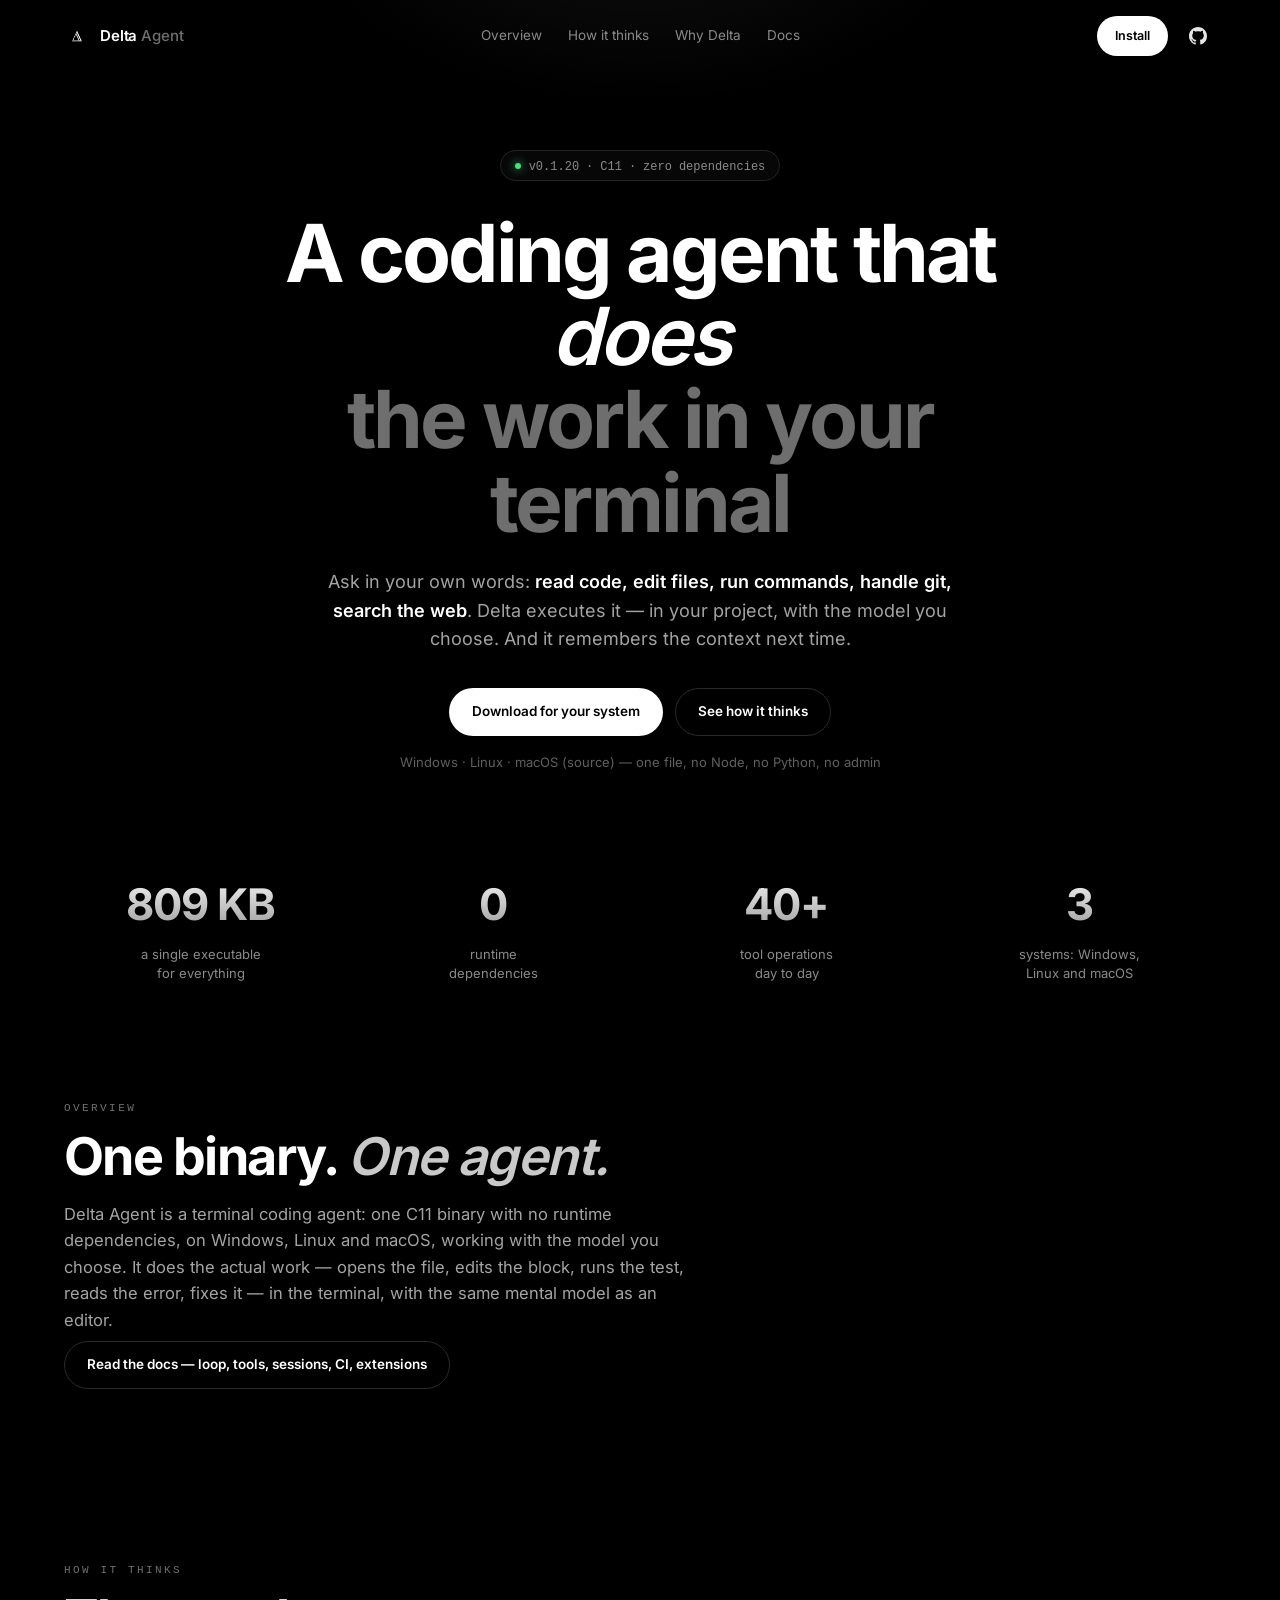
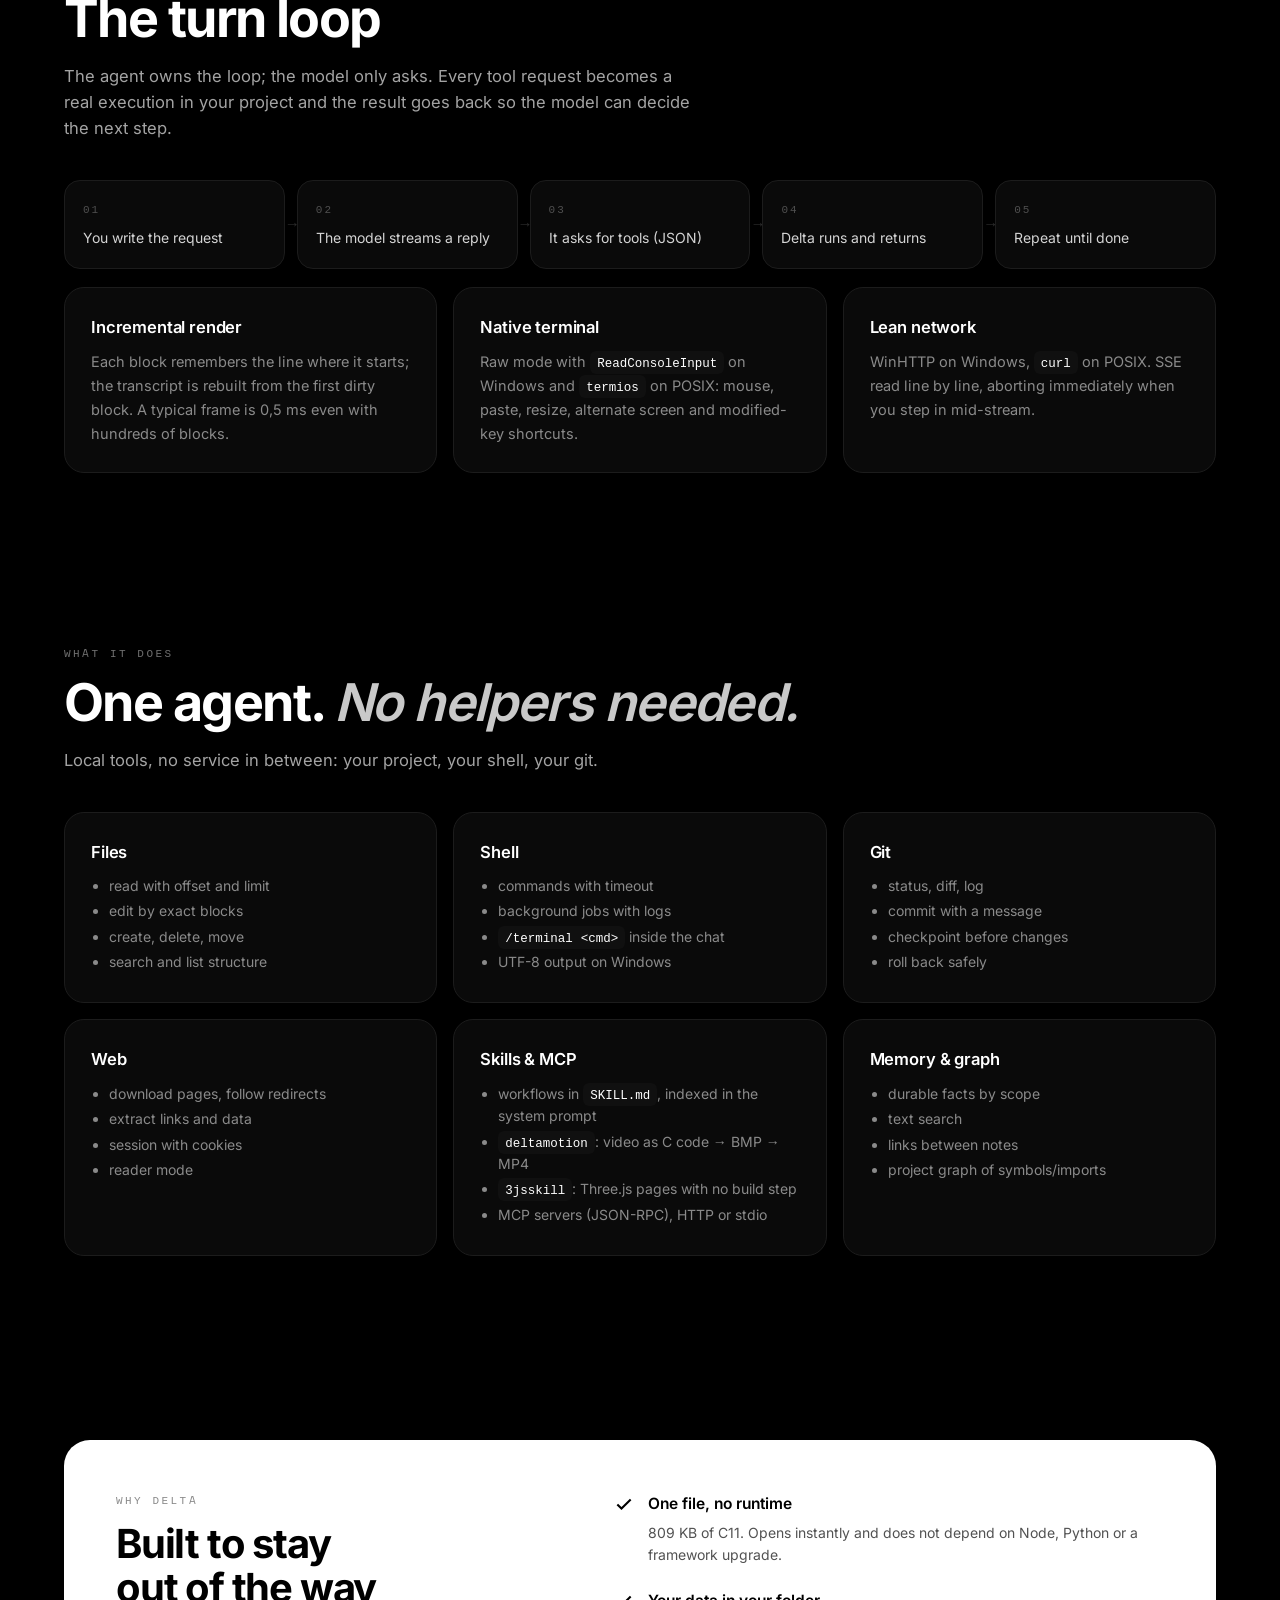
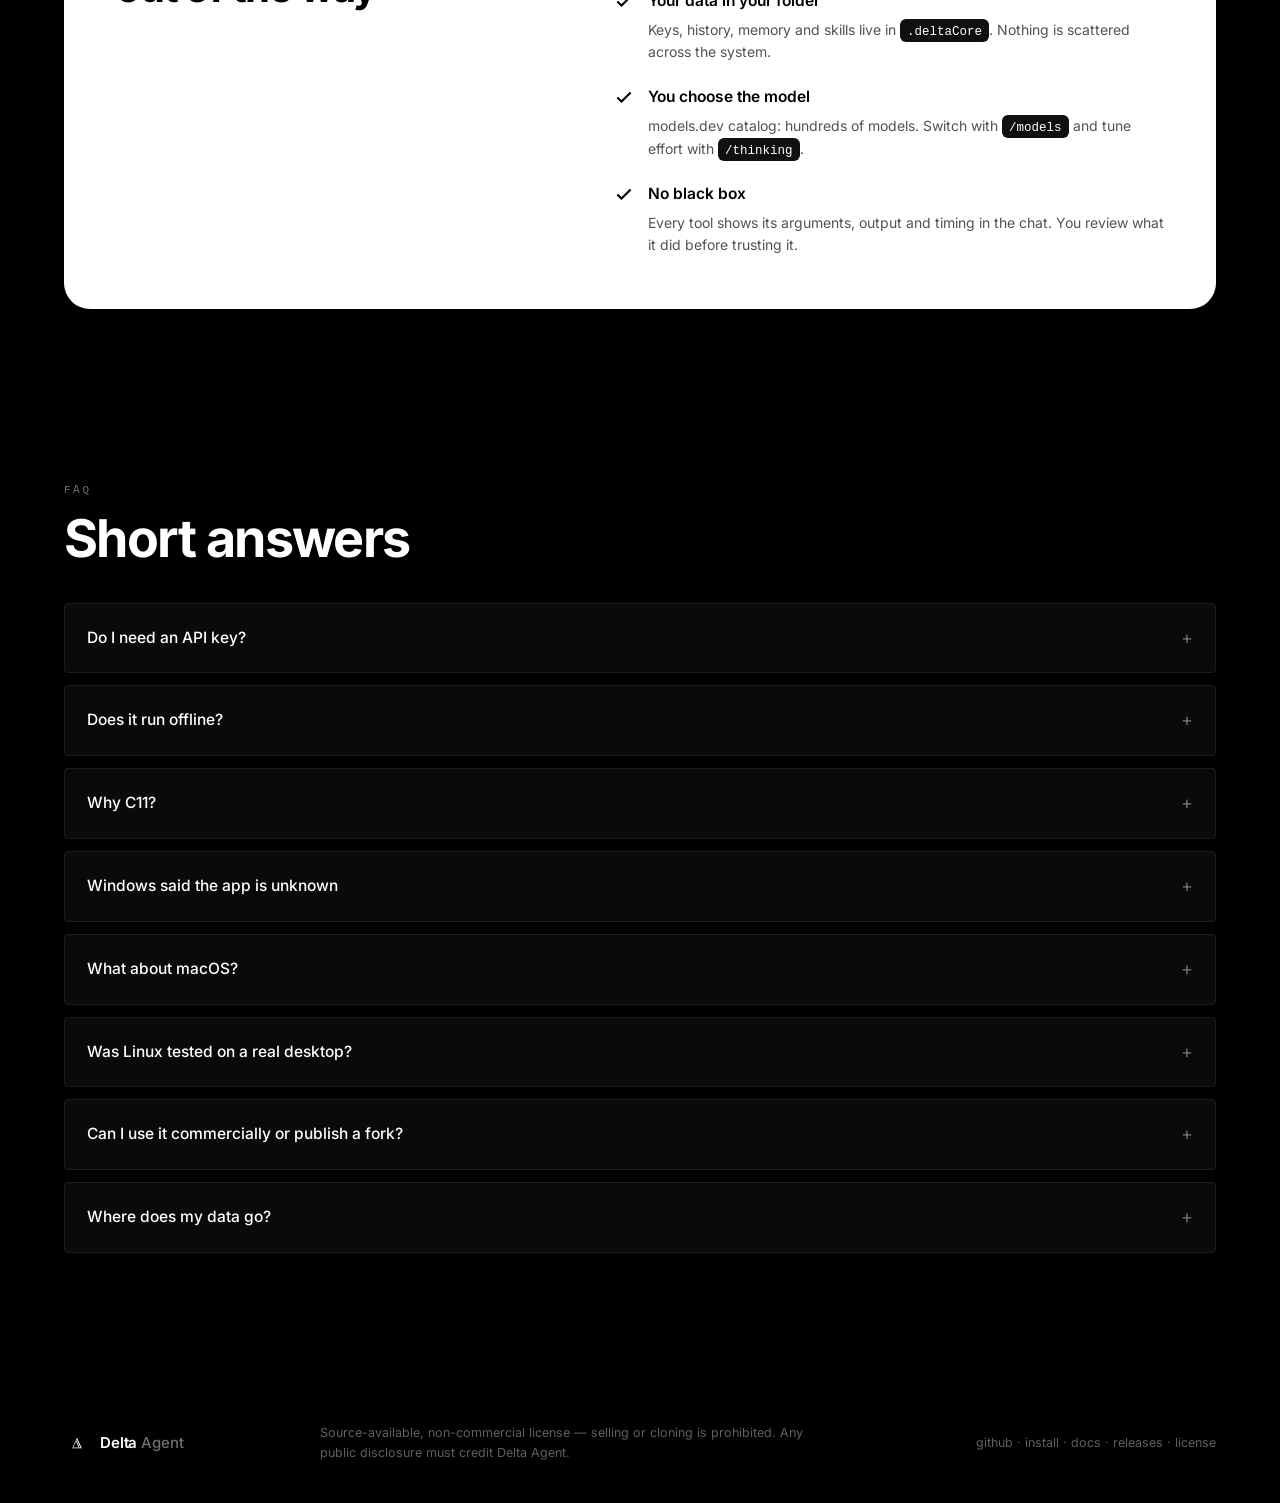
==== docs/index.html @ 2316a418 "site: desliga selecao de texto em todo o site (copiar continua pelo botao dos blocos)" ====
<!doctype html>
<html lang="en">
<head>
<meta charset="utf-8">
<meta name="viewport" content="width=device-width,initial-scale=1">

<title>Delta Agent</title>
<meta name="description" content="Delta Agent is an open, single-binary coding agent for the terminal (C11, zero dependencies): reads and edits files, runs commands, handles git, searches the web, keeps memory and speaks MCP. Windows, Linux and macOS, with the model you choose.">
<meta name="keywords" content="terminal coding agent, AI coding agent, CLI coding assistant, C11, zero dependencies, agent harness, MCP, Windows, Linux, macOS">
<meta name="author" content="Delta Agent">
<meta name="robots" content="index, follow, max-image-preview:large, max-snippet:-1">
<link rel="canonical" href="https://descz.github.io/delta/">
<meta name="theme-color" content="#000000">
<meta name="google-site-verification" content="8d160KNl012kOgTECGtwcmH0bzQ5kiH3iJ4RZJXwzhA">

<!-- Open Graph / Twitter -->
<meta property="og:type" content="website">
<meta property="og:site_name" content="Delta Agent">
<meta property="og:title" content="Delta Agent">
<meta property="og:description" content="A coding agent that does the work in your terminal: files, shell, git, web, memory and MCP. One C11 binary, zero dependencies, Windows/Linux/macOS.">
<meta property="og:url" content="https://descz.github.io/delta/">
<meta property="og:image" content="https://descz.github.io/delta/logo-512.png">
<meta property="og:image:alt" content="Delta Agent — white triangle mark on a black rounded square">
<meta property="og:locale" content="en_US">
<meta name="twitter:card" content="summary">
<meta name="twitter:title" content="Delta Agent">
<meta name="twitter:description" content="A coding agent that does the work in your terminal. One C11 binary, zero dependencies.">
<meta name="twitter:image" content="https://descz.github.io/delta/logo-512.png">

<link rel="icon" href="icon-96.png" type="image/png" sizes="96x96">
<link rel="apple-touch-icon" href="apple-touch-icon.png" sizes="180x180">
<link rel="preload" href="fonts/inter.woff2" as="font" type="font/woff2" crossorigin>
<link rel="preload" href="fonts/spacemono.woff2" as="font" type="font/woff2" crossorigin>

<script type="application/ld+json">
{
  "@context": "https://schema.org",
  "@graph": [
    {
      "@type": "WebSite",
      "@id": "https://descz.github.io/delta/#website",
      "url": "https://descz.github.io/delta/",
      "name": "Delta Agent",
      "inLanguage": "en",
      "publisher": { "@id": "https://descz.github.io/delta/#app" }
    },
    {
      "@type": "SoftwareApplication",
      "@id": "https://descz.github.io/delta/#app",
      "name": "Delta Agent",
      "applicationCategory": "DeveloperApplication",
      "applicationSubCategory": "Coding agent for the terminal",
      "operatingSystem": "Windows 10, Windows 11, Linux, macOS",
      "url": "https://descz.github.io/delta/",
      "downloadUrl": "https://github.com/descz/delta/releases/latest",
      "codeRepository": "https://github.com/descz/delta",
      "license": "https://github.com/descz/delta/blob/main/LICENSE",
      "description": "Terminal coding agent written in C11 with zero runtime dependencies: reads and edits files, runs commands, handles git, searches the web, keeps memory, and speaks MCP. Windows, Linux and macOS.",
      "image": "https://descz.github.io/delta/logo-512.png",
      "offers": { "@type": "Offer", "price": "0", "priceCurrency": "USD" }
    }
  ]
}
</script>


<link rel="stylesheet" href="site.css?v=20261109o">
</head>
<body>

<header class="navbar" id="navbar">
  <div class="nav-inner">
    <a href="#top" class="brand" aria-label="Delta Agent">
      <img class="brand-mark" src="icon-96.png" alt="" width="26" height="26" decoding="async">
      <span class="brand-name">Delta <span class="brand-dim">Agent</span></span>
    </a>
    <nav class="nav-links">
      <a href="#overview">Overview</a>
      <a href="#loop">How it thinks</a>
      <a href="#why">Why Delta</a>
      <a href="docs/">Docs</a>
    </nav>
    <div class="nav-right">
      <a href="install/" class="btn btn-white btn-sm">Install</a>
      <a class="gh" href="https://github.com/descz/delta" aria-label="Delta Agent on GitHub" title="GitHub">
        <svg viewBox="0 0 16 16" aria-hidden="true" focusable="false"><path d="M8 0C3.58 0 0 3.58 0 8c0 3.54 2.29 6.53 5.47 7.59.4.07.55-.17.55-.38 0-.19-.01-.82-.01-1.49-2.01.37-2.53-.49-2.69-.94-.09-.23-.48-.94-.82-1.13-.28-.15-.68-.52-.01-.53.63-.01 1.08.58 1.23.82.72 1.21 1.87.87 2.33.66.07-.52.28-.87.51-1.07-1.78-.2-3.64-.89-3.64-3.95 0-.87.31-1.59.82-2.15-.08-.2-.36-1.02.08-2.12 0 0 .67-.21 2.2.82.64-.18 1.32-.27 2-.27.68 0 1.36.09 2 .27 1.53-1.04 2.2-.82 2.2-.82.44 1.1.16 1.92.08 2.12.51.56.82 1.27.82 2.15 0 3.07-1.87 3.75-3.65 3.95.29.25.54.73.54 1.48 0 1.07-.01 1.93-.01 2.2 0 .21.15.46.55.38A8.013 8.013 0 0 0 16 8c0-4.42-3.58-8-8-8Z"/></svg>
      </a>
      <button class="nav-toggle" id="navToggle" aria-label="Open menu"><span></span><span></span><span></span></button>
    </div>
  </div>
  <div class="nav-mobile" id="navMobile">
    <a href="#overview">Overview</a>
    <a href="#loop">How it thinks</a>
    <a href="#why">Why Delta</a>
    <a href="docs/">Docs</a>
    <a href="https://github.com/descz/delta">GitHub</a>
  </div>
</header>

<main id="top">

  <section class="hero">
    <div class="container">
      <span class="badge reveal"><span class="dot"></span> v0.1.20 · C11 · zero dependencies</span>
      <h1 class="hero-title reveal">
        A coding agent that <em>does</em><br>
        <span class="dim">the work in your terminal</span>
      </h1>
      <p class="hero-sub reveal">
        Ask in your own words: <strong>read code, edit files, run commands, handle git,
        search the web</strong>. Delta executes it — in your project, with the model you choose.
        And it remembers the context next time.
      </p>
      <div class="hero-cta reveal">
        <a href="https://github.com/descz/delta/releases/latest" class="btn btn-white">Download for your system</a>
        <a href="#loop" class="btn btn-outline">See how it thinks</a>
      </div>
      <p class="hero-note reveal">Windows · Linux · macOS (source) — one file, no Node, no Python, no admin</p>
    </div>
  </section>

  <section class="container">
    <div class="stats">
      <div class="stat reveal"><strong>809 KB</strong><span>a single executable<br>for everything</span></div>
      <div class="stat reveal"><strong>0</strong><span>runtime<br>dependencies</span></div>
      <div class="stat reveal"><strong>40+</strong><span>tool operations<br>day to day</span></div>
      <div class="stat reveal"><strong>3</strong><span>systems: Windows,<br>Linux and macOS</span></div>
    </div>
  </section>

  <section class="section" id="overview">
    <div class="container">
      <p class="kicker reveal">overview</p>
      <h2 class="section-title reveal">One binary. <em>One agent.</em></h2>
      <p class="section-sub reveal">
        Delta Agent is a terminal coding agent: one C11 binary with no runtime dependencies, on
        Windows, Linux and macOS, working with the model you choose. It does the actual work —
        opens the file, edits the block, runs the test, reads the error, fixes it — in the terminal,
        with the same mental model as an editor.
      </p>

      <div class="reveal" style="display:flex;flex-wrap:wrap;gap:12px;align-items:center;margin-top:4px">
        <a class="btn btn-outline" href="docs/">Read the docs &mdash; loop, tools, sessions, CI, extensions</a>
      </div>
      </div>
    </div>
  </section>

  <section class="section" id="loop">
    <div class="container">
      <p class="kicker reveal">how it thinks</p>
      <h2 class="section-title reveal">The turn loop</h2>
      <p class="section-sub reveal">
        The agent owns the loop; the model only asks. Every tool request becomes a real execution in
        your project and the result goes back so the model can decide the next step.
      </p>

      <div class="loop">
        <div class="node reveal"><b>01</b><span>You write the request</span></div>
        <div class="node reveal"><b>02</b><span>The model streams a reply</span></div>
        <div class="node reveal"><b>03</b><span>It asks for tools (JSON)</span></div>
        <div class="node reveal"><b>04</b><span>Delta runs and returns</span></div>
        <div class="node reveal"><b>05</b><span>Repeat until done</span></div>
      </div>

      <div class="grid g3" style="margin-top:18px">
        <div class="card reveal">
          <h3>Incremental render</h3>
          <p>Each block remembers the line where it starts; the transcript is rebuilt from the first
             dirty block. A typical frame is 0,5 ms even with hundreds of blocks.</p>
        </div>
        <div class="card reveal">
          <h3>Native terminal</h3>
          <p>Raw mode with <code>ReadConsoleInput</code> on Windows and <code>termios</code> on POSIX:
             mouse, paste, resize, alternate screen and modified-key shortcuts.</p>
        </div>
        <div class="card reveal">
          <h3>Lean network</h3>
          <p>WinHTTP on Windows, <code>curl</code> on POSIX. SSE read line by line, aborting
             immediately when you step in mid-stream.</p>
        </div>
      </div>
    </div>
  </section>

  <section class="section" id="features">
    <div class="container">
      <p class="kicker reveal">what it does</p>
      <h2 class="section-title reveal">One agent. <em>No helpers needed.</em></h2>
      <p class="section-sub reveal">
        Local tools, no service in between: your project, your shell, your git.
      </p>

      <div class="grid g3">
        <div class="card reveal"><h3>Files</h3>
          <ul><li>read with offset and limit</li><li>edit by exact blocks</li>
              <li>create, delete, move</li><li>search and list structure</li></ul></div>
        <div class="card reveal"><h3>Shell</h3>
          <ul><li>commands with timeout</li><li>background jobs with logs</li>
              <li><code>/terminal &lt;cmd&gt;</code> inside the chat</li><li>UTF-8 output on Windows</li></ul></div>
        <div class="card reveal"><h3>Git</h3>
          <ul><li>status, diff, log</li><li>commit with a message</li>
              <li>checkpoint before changes</li><li>roll back safely</li></ul></div>
        <div class="card reveal"><h3>Web</h3>
          <ul><li>download pages, follow redirects</li><li>extract links and data</li>
              <li>session with cookies</li><li>reader mode</li></ul></div>
        <div class="card reveal"><h3>Skills &amp; MCP</h3>
          <ul><li>workflows in <code>SKILL.md</code>, indexed in the system prompt</li>
              <li><code>deltamotion</code>: video as C code → BMP → MP4</li>
              <li><code>3jsskill</code>: Three.js pages with no build step</li>
              <li>MCP servers (JSON-RPC), HTTP or stdio</li></ul></div>
        <div class="card reveal"><h3>Memory &amp; graph</h3>
          <ul><li>durable facts by scope</li><li>text search</li>
              <li>links between notes</li><li>project graph of symbols/imports</li></ul></div>
      </div>
    </div>
  </section>

  <section class="section" id="why">
    <div class="container">
      <div class="white-card reveal">
        <div>
          <p class="kicker">why delta</p>
          <h2>Built to stay<br>out of the way</h2>
        </div>
        <div>
          <div class="wc-item">
            <svg viewBox="0 0 24 24" fill="none" stroke="currentColor" stroke-width="2.5"><path d="M4 12.5l5 5L20 6.5"/></svg>
            <div><h4>One file, no runtime</h4>
              <p>809 KB of C11. Opens instantly and does not depend on Node, Python or a framework upgrade.</p></div>
          </div>
          <div class="wc-item">
            <svg viewBox="0 0 24 24" fill="none" stroke="currentColor" stroke-width="2.5"><path d="M4 12.5l5 5L20 6.5"/></svg>
            <div><h4>Your data in your folder</h4>
              <p>Keys, history, memory and skills live in <code>.deltaCore</code>. Nothing is scattered across the system.</p></div>
          </div>
          <div class="wc-item">
            <svg viewBox="0 0 24 24" fill="none" stroke="currentColor" stroke-width="2.5"><path d="M4 12.5l5 5L20 6.5"/></svg>
            <div><h4>You choose the model</h4>
              <p>models.dev catalog: hundreds of models. Switch with <code>/models</code> and tune effort with <code>/thinking</code>.</p></div>
          </div>
          <div class="wc-item">
            <svg viewBox="0 0 24 24" fill="none" stroke="currentColor" stroke-width="2.5"><path d="M4 12.5l5 5L20 6.5"/></svg>
            <div><h4>No black box</h4>
              <p>Every tool shows its arguments, output and timing in the chat. You review what it did before trusting it.</p></div>
          </div>
        </div>
      </div>
    </div>
  </section>

  <section class="section" id="faq">
    <div class="container">
      <p class="kicker reveal">faq</p>
      <h2 class="section-title reveal">Short answers</h2>

      <div class="faq-list">
        <details class="faq reveal"><summary>Do I need an API key?</summary>
          <p>Yes, from a provider you use (OpenAI, Anthropic, OpenRouter, DeepSeek, opencode…).
             <code>/login</code> asks for the key once and stores it per provider in <code>auth.json</code>.</p></details>

        <details class="faq reveal"><summary>Does it run offline?</summary>
          <p>The program runs; the model does not. Without network it still opens the CLI, sessions and
             local tools — but it cannot talk to the provider.</p></details>

        <details class="faq reveal"><summary>Why C11?</summary>
          <p>A single executable with no runtime opens instantly and never breaks on a Node upgrade.
             The TUI, JSON parser, markdown and HTTP client are all written in the project.</p></details>

        <details class="faq reveal"><summary>Windows said the app is unknown</summary>
          <p>That is SmartScreen because the binary is not code-signed: <b>More info → Run anyway</b>.</p></details>

        <details class="faq reveal"><summary>What about macOS?</summary>
          <p>The binary has to be built on the machine — there is no reliable cross-compile to Mach-O.
             The package ships a <code>.command</code> that checks Xcode Command Line Tools, builds and installs.
             <b>It was never run by the author</b> (no Mac available), so the macOS path is untested: expect
             to fix things, not to have a supported binary.</p></details>

        <details class="faq reveal"><summary>Was Linux tested on a real desktop?</summary>
          <p>Partially. The build, the CLI, the TUI, real streaming and the self-update were verified on
             Linux (WSL, gcc 13). The desktop integration — <code>.desktop</code> entry, GNOME favorites and
             the clipboard (<code>wl-copy</code>/<code>xclip</code>) — was not exercised on a desktop session.</p></details>

        <details class="faq reveal"><summary>Can I use it commercially or publish a fork?</summary>
          <p>No. The license is <b>source-available and non-commercial</b>: it forbids selling, charging
             for access and cloning (public fork, package, binary or rebrand). Sharing the unmodified
             copy, non-profit and with credit, is allowed. See
             <a href="https://github.com/descz/delta/blob/main/LICENSE"><b>LICENSE</b></a>.</p></details>

        <details class="faq reveal"><summary>Where does my data go?</summary>
          <p>Only to the provider you configure. History, keys, memory and skills stay in your
             <code>.deltaCore</code> folder.</p></details>
      </div>
    </div>
  </section>

</main>

<footer>
  <div class="container foot">
    <div class="brand"><img class="brand-mark" src="icon-96.png" alt="" width="26" height="26" decoding="async"><span class="brand-name">Delta <span class="brand-dim">Agent</span></span></div>
    <div class="license">
      Source-available, non-commercial license — selling or cloning is prohibited. Any public
      disclosure must credit <a href="https://github.com/descz/delta">Delta Agent</a>.
    </div>
    <div style="font-size:12.5px;color:#5f5f5f">
      <a href="https://github.com/descz/delta">github</a> &middot;
      <a href="install/">install</a> &middot;
      <a href="docs/">docs</a> &middot;
      <a href="https://github.com/descz/delta/releases/latest">releases</a> &middot;
      <a href="https://github.com/descz/delta/blob/main/LICENSE">license</a>
    </div>
  </div>
</footer>

<script src="site.js?v=20261109o" defer></script>
</body>
</html>
---- docs/site.css ----
@font-face{font-family:Inter;font-weight:100 900;font-display:swap;src:url(fonts/inter.woff2) format('woff2')}
@font-face{font-family:'Space Mono';font-weight:400 700;font-display:swap;src:url(fonts/spacemono.woff2) format('woff2')}
:root{
  --bg:#000; --card:#0a0a0a; --border:#1c1c1c; --txt:#fff;
  --muted:#8a8a8a; --muted2:#a3a3a3; --radius:20px; --max:1200px;
  --mono:"Space Mono",ui-monospace,Consolas,monospace;
}
*{box-sizing:border-box;-webkit-user-select:none;user-select:none}
html{scroll-behavior:smooth}
body{margin:0;background:var(--bg);color:var(--txt);font:16px/1.6 Inter,-apple-system,"Segoe UI",Roboto,sans-serif;
       -webkit-user-select:none;-moz-user-select:none;user-select:none;
     -webkit-font-smoothing:antialiased;overflow-x:hidden}
a{color:inherit;text-decoration:none}
.container{max-width:var(--max);margin:0 auto;padding:0 24px}
.mono{font-family:var(--mono)}

.navbar{position:fixed;top:0;left:0;right:0;z-index:50;transition:.25s}
.navbar.scrolled{background:rgba(0,0,0,.82);backdrop-filter:blur(16px)}
.nav-inner{max-width:var(--max);margin:0 auto;padding:0 24px;height:72px;
           display:flex;align-items:center;justify-content:space-between;gap:18px}
.brand{display:flex;align-items:center;gap:10px}
.brand-mark{width:26px;height:26px;display:block;flex:0 0 auto}
.brand-name{font-weight:600;font-size:15px;letter-spacing:-.01em}
.brand-dim{color:#6e6e6e;font-weight:500}
.nav-links{display:flex;gap:26px;font-size:13.5px;color:var(--muted)}
.nav-links a:hover{color:#fff}
.nav-right{display:flex;align-items:center;gap:12px}
.gh{width:36px;height:36px;border:0;color:#e6e6e6;
    display:inline-flex;align-items:center;justify-content:center;flex:0 0 auto;transition:.2s}
.gh svg{width:18px;height:18px;fill:currentColor;display:block}
.gh:hover{color:#fff}
.gh:focus-visible{outline:2px solid #fff;outline-offset:2px}
.btn{display:inline-flex;align-items:center;gap:8px;border-radius:999px;padding:12px 22px;
     font-size:13.5px;font-weight:600;transition:.2s;border:1px solid transparent;cursor:pointer}
.btn-white{background:#fff;color:#000}
.btn-white:hover{background:#e6e6e6}
.btn-outline{border-color:#2a2a2a;color:#fff;background:transparent}
.btn-outline:hover{border-color:#4a4a4a;background:#0d0d0d}
.btn-sm{padding:9px 17px;font-size:12.5px}
.nav-toggle{display:none;background:none;border:0;padding:8px;cursor:pointer}
.nav-toggle span{display:block;width:20px;height:2px;background:#fff;margin:4px 0;border-radius:2px}
.nav-mobile{display:none}

.hero{padding:150px 0 20px;text-align:center;position:relative}
.hero::before{content:"";position:absolute;inset:-40% 10% auto;height:520px;
              background:radial-gradient(50% 60% at 50% 40%,rgba(255,255,255,.07),transparent 70%);
              pointer-events:none}
.badge{display:inline-flex;align-items:center;gap:8px;padding:6px 14px;border:1px solid #232323;
       border-radius:999px;font:12px var(--mono);color:var(--muted);background:#070707;position:relative}
.dot{width:6px;height:6px;border-radius:50%;background:#4ade80;box-shadow:0 0 10px #4ade80;animation:pulse 2s infinite}
@keyframes pulse{50%{opacity:.35}}
.hero-title{position:relative;font-size:clamp(40px,6.6vw,80px);line-height:1.04;font-weight:700;
            letter-spacing:-.035em;margin:30px auto 24px;max-width:16ch}
.hero-title em{font-style:italic;font-weight:600}
.hero-title .dim{color:#6e6e6e}
.hero-sub{max-width:640px;margin:0 auto;font-size:18px;line-height:1.6;color:var(--muted2)}
.hero-sub strong{color:#fff;font-weight:600}
.hero-cta{display:flex;justify-content:center;gap:12px;flex-wrap:wrap;margin:34px 0 16px;position:relative}
.hero-note{font-size:13px;color:#5f5f5f}

.stats{display:grid;grid-template-columns:repeat(4,1fr);gap:20px;padding:64px 0 30px}
.stat{text-align:center}
.stat strong{display:block;font-size:clamp(32px,3.4vw,46px);font-weight:700;letter-spacing:-.02em;
             margin-bottom:6px;background:linear-gradient(180deg,#fff,#8f8f8f);
             -webkit-background-clip:text;background-clip:text;-webkit-text-fill-color:transparent}
.stat span{font-size:13px;color:var(--muted);line-height:1.45;display:block}

.section{padding:86px 0}
.kicker{font:11px var(--mono);letter-spacing:.22em;text-transform:uppercase;color:#6f6f6f;margin:0 0 14px}
.section-title{font-size:clamp(30px,4.2vw,52px);line-height:1.08;font-weight:700;
               letter-spacing:-.03em;margin:0 0 16px}
.section-title em{font-style:italic;font-weight:600;color:#c9c9c9}
.section-sub{max-width:640px;color:var(--muted2);font-size:16.5px;margin:0 0 8px}
.section-sub strong{color:#fff;font-weight:600}

.grid{display:grid;gap:16px;margin-top:38px}
.g3{grid-template-columns:repeat(3,1fr)}
.card{background:var(--card);border:1px solid var(--border);border-radius:var(--radius);
      padding:26px;transition:.25s}
.card:hover{border-color:#2e2e2e;transform:translateY(-2px)}
.card h3{font-size:16.5px;font-weight:600;letter-spacing:-.01em;margin:0 0 10px;color:#fff}
.card p{margin:0;color:var(--muted);font-size:14.5px;line-height:1.65}
.card .num{font:11px var(--mono);color:#4a4a4a;letter-spacing:.16em;margin-bottom:14px}
.card ul{margin:8px 0 0;padding-left:18px;color:var(--muted);font-size:14px}
.card li{margin:3px 0}

.loop{display:grid;grid-template-columns:repeat(5,1fr);gap:12px;margin-top:38px}
.node{background:var(--card);border:1px solid var(--border);border-radius:16px;padding:20px 18px;position:relative}
.node b{display:block;font:11px var(--mono);letter-spacing:.18em;color:#4f4f4f;margin-bottom:10px}
.node span{font-size:14px;color:#d4d4d4;line-height:1.5;display:block}
.node::after{content:"→";position:absolute;right:-16px;top:50%;transform:translateY(-50%);
             color:#2c2c2c;font-size:15px}
.node:last-child::after{display:none}

.white-card{background:#fff;color:#000;border-radius:26px;padding:52px;
            display:grid;grid-template-columns:.9fr 1.1fr;gap:48px;margin-top:12px}
.white-card .kicker{color:#8a8a8a}
.white-card h2{font-size:clamp(26px,3.4vw,40px);line-height:1.1;letter-spacing:-.03em;margin:0;font-weight:700}
.wc-item{display:flex;gap:14px;margin-bottom:22px}
.wc-item:last-child{margin-bottom:0}
.wc-item svg{flex:0 0 20px;height:20px;margin-top:2px;color:#000}
.wc-item h4{font-size:15.5px;font-weight:600;margin:0 0 5px}
.wc-item p{margin:0;font-size:14px;color:#525252;line-height:1.6}

.os-card h3{display:flex;align-items:center;justify-content:space-between;gap:10px}
.tag{font:10.5px var(--mono);letter-spacing:.12em;text-transform:uppercase;color:#6f6f6f}
pre{background:#060606;border:1px solid var(--border);border-radius:14px;padding:18px 20px;
    overflow:auto;font:12.5px/1.95 var(--mono);color:#d4d4d8;margin:26px 0 0}
pre .c{color:#5f5f5f}
code{font:12.5px var(--mono);background:#101010;padding:2px 7px;border-radius:6px;color:#fff}

.faq-list{display:flex;flex-direction:column;gap:12px;margin-top:36px}
.faq{background:var(--card);border:1px solid var(--border);border-radius:4px;padding:0 22px;
     transition:.2s;overflow:hidden}
.faq:hover{border-color:#2e2e2e}
.faq summary{list-style:none;cursor:pointer;padding:20px 0;font-size:15.5px;font-weight:500;
             display:flex;justify-content:space-between;gap:16px;align-items:center}
.faq summary::-webkit-details-marker{display:none}
.faq summary::after{content:"+";color:#6f6f6f;font-weight:400;font-size:18px;transition:.2s}
.faq[open] summary::after{content:"–"}
.faq p{margin:0 0 20px;color:var(--muted);font-size:14.5px;max-width:76ch}

footer{padding:44px 0 40px;margin-top:40px}
.foot{display:flex;justify-content:space-between;gap:18px;flex-wrap:wrap;align-items:center}
.foot .license{font-size:12.5px;color:#5f5f5f;max-width:520px;line-height:1.6}
.foot a:hover{color:#fff}

.reveal{opacity:0;transform:translateY(18px);transition:opacity .7s ease,transform .7s ease}
.reveal.in{opacity:1;transform:none}

@media (max-width:900px){
  .nav-links{display:none}
  .nav-toggle{display:block}
  .nav-right{gap:10px}
  .gh{width:32px;height:32px}
  .gh svg{width:16px;height:16px}
  .nav-mobile{display:none;position:absolute;top:72px;left:0;right:0;background:#050505;
              padding:16px 24px;flex-direction:column;gap:14px;font-size:14px}
  .nav-mobile.open{display:flex}
  .stats{grid-template-columns:repeat(2,1fr);gap:28px;padding:44px 0 10px}
  .g3{grid-template-columns:1fr}
  .loop{grid-template-columns:1fr 1fr}
  .node::after{display:none}
  .white-card{grid-template-columns:1fr;padding:32px;gap:28px}
  .hero{padding-top:118px}
}
@media (max-width:430px){
  .brand-name{display:none}
}

/* ---------- /docs: artigo + TOC fixo ---------- */
.docwrap{max-width:1080px;margin:0 auto;padding:96px 24px 40px}
.docmain{min-width:0;max-width:780px}
.docmain h1{font-size:clamp(30px,4vw,44px);letter-spacing:-.03em;margin:6px 0 14px;line-height:1.1}
.docmain .lead{color:var(--muted2);font-size:16.5px;line-height:1.65;margin:0 0 26px}
.docmain h2{font-size:22px;letter-spacing:-.02em;margin:44px 0 10px;padding-top:8px;scroll-margin-top:90px}
.docmain p{color:var(--muted2);line-height:1.7;margin:0 0 12px}
.docmain code{font-family:var(--mono);font-size:.85em;background:#0e0e0e;border:1px solid #1c1c1c;
              border-radius:5px;padding:1px 5px;color:#e6e6e6}
.docmain a{color:#fff;text-decoration:underline;text-decoration-color:#3a3a3a}
.docnav-h{font:11px var(--mono);letter-spacing:.14em;color:#5f5f5f;margin:0 0 10px}
.doctoc{position:fixed;top:96px;right:28px;width:190px;display:flex;flex-direction:column;gap:2px;
        font-size:13px;color:var(--muted);z-index:5}
.doctoc a{padding:3px 0}
.doctoc a:hover,.doctoc a.active{color:#fff}

/* bloco de codigo: retangulo com faixa branca (titulo preto) e corpo preto (texto branco) */
.codewrap{border:1px solid var(--muted);border-radius:10px;overflow:hidden;margin:16px 0 20px;background:#000}
.codehdr{display:flex;align-items:center;justify-content:space-between;gap:12px;
         background:var(--muted);color:#000;padding:7px 12px;font:12px var(--mono);font-weight:600;
         letter-spacing:.01em;border:0}
.codehdr .copybtn{background:none;border:0;color:#000;font:11.5px var(--mono);cursor:pointer;
                  opacity:1;padding:0}
.codehdr .copybtn:hover{text-decoration:underline}
.codewrap pre{margin:0;padding:14px 14px;background:#000;color:#fff;border:0;
              font:12.5px/1.7 var(--mono);overflow-x:auto}
.codewrap pre .c{color:#8a8a8a}
@media (max-width:1180px){ .doctoc{display:none} .docmain{max-width:none} }
@media (max-width:820px){ .docwrap{padding-top:84px} }

/* install: cartoes de sistema operacional */
.osgrid{display:grid;grid-template-columns:repeat(3,1fr);gap:16px}
.oscard{border:1px solid var(--border);border-radius:16px;padding:22px;background:#070707;
        display:flex;flex-direction:column;gap:8px;align-items:flex-start}
.oscard h3{margin:0;font-size:17px}
.oscard p{margin:0;color:var(--muted2);font-size:14px;line-height:1.6;flex:1}
.oscard .btn{margin-top:6px}
.osicon{width:26px;height:26px;color:#fff;margin-bottom:2px}
@media (max-width:900px){ .osgrid{grid-template-columns:1fr} }

.docmain pre:not(.codewrap pre),.section pre:not(.codewrap pre){background:#000;color:#fff;
  border:0;border-radius:10px;padding:14px;font:12.5px/1.7 var(--mono);overflow-x:auto}
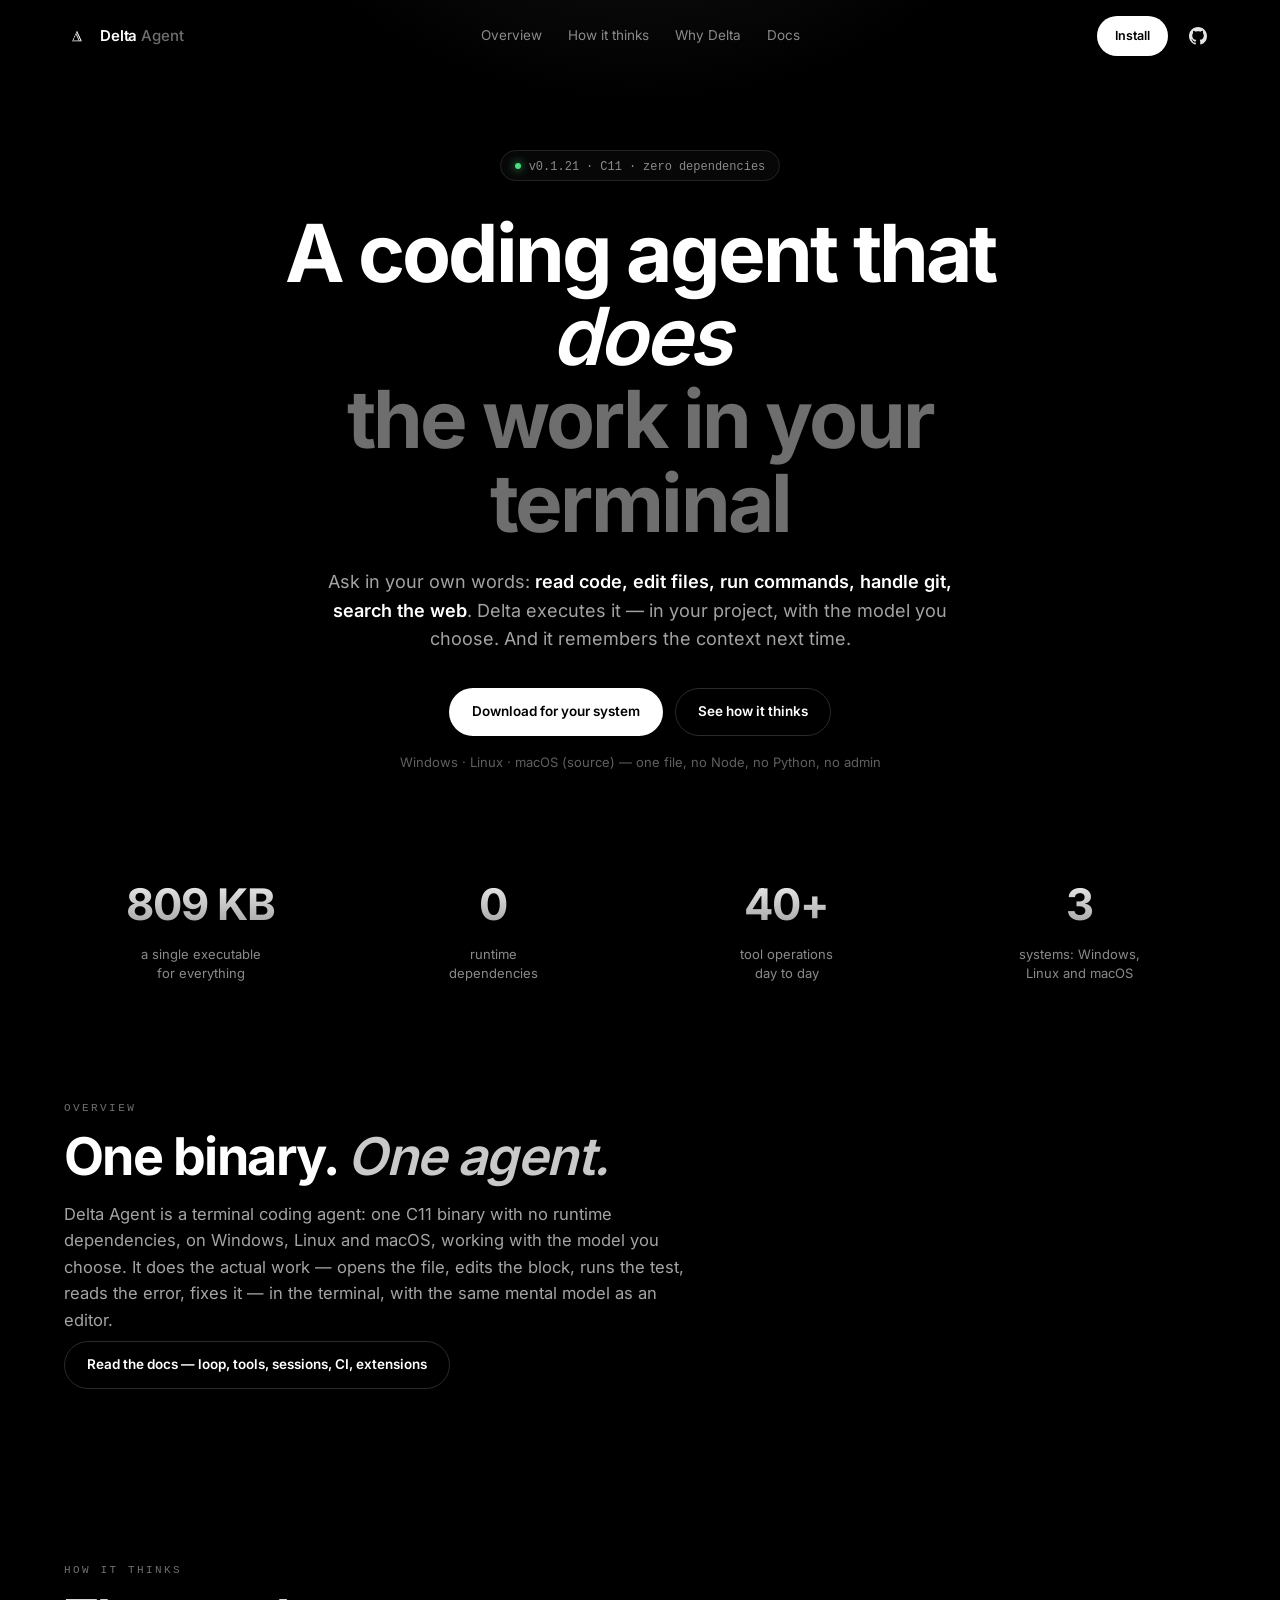
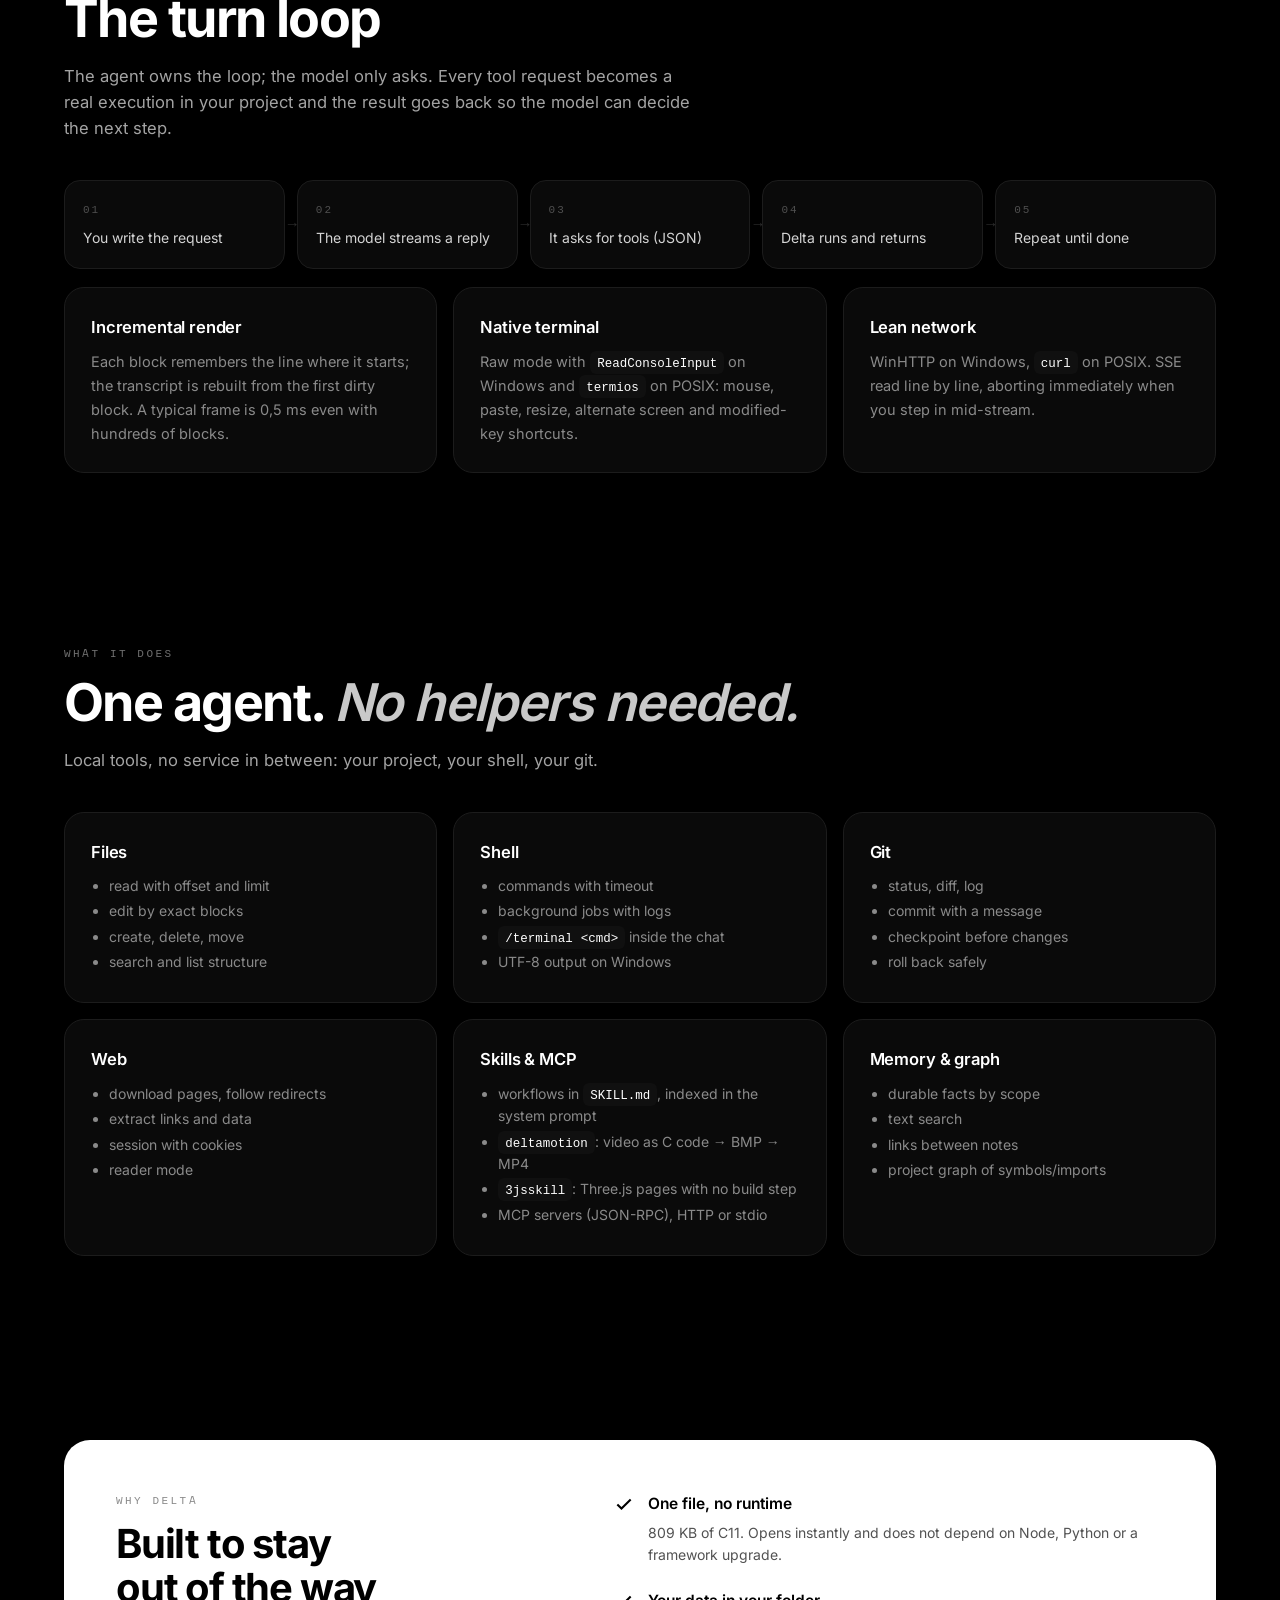
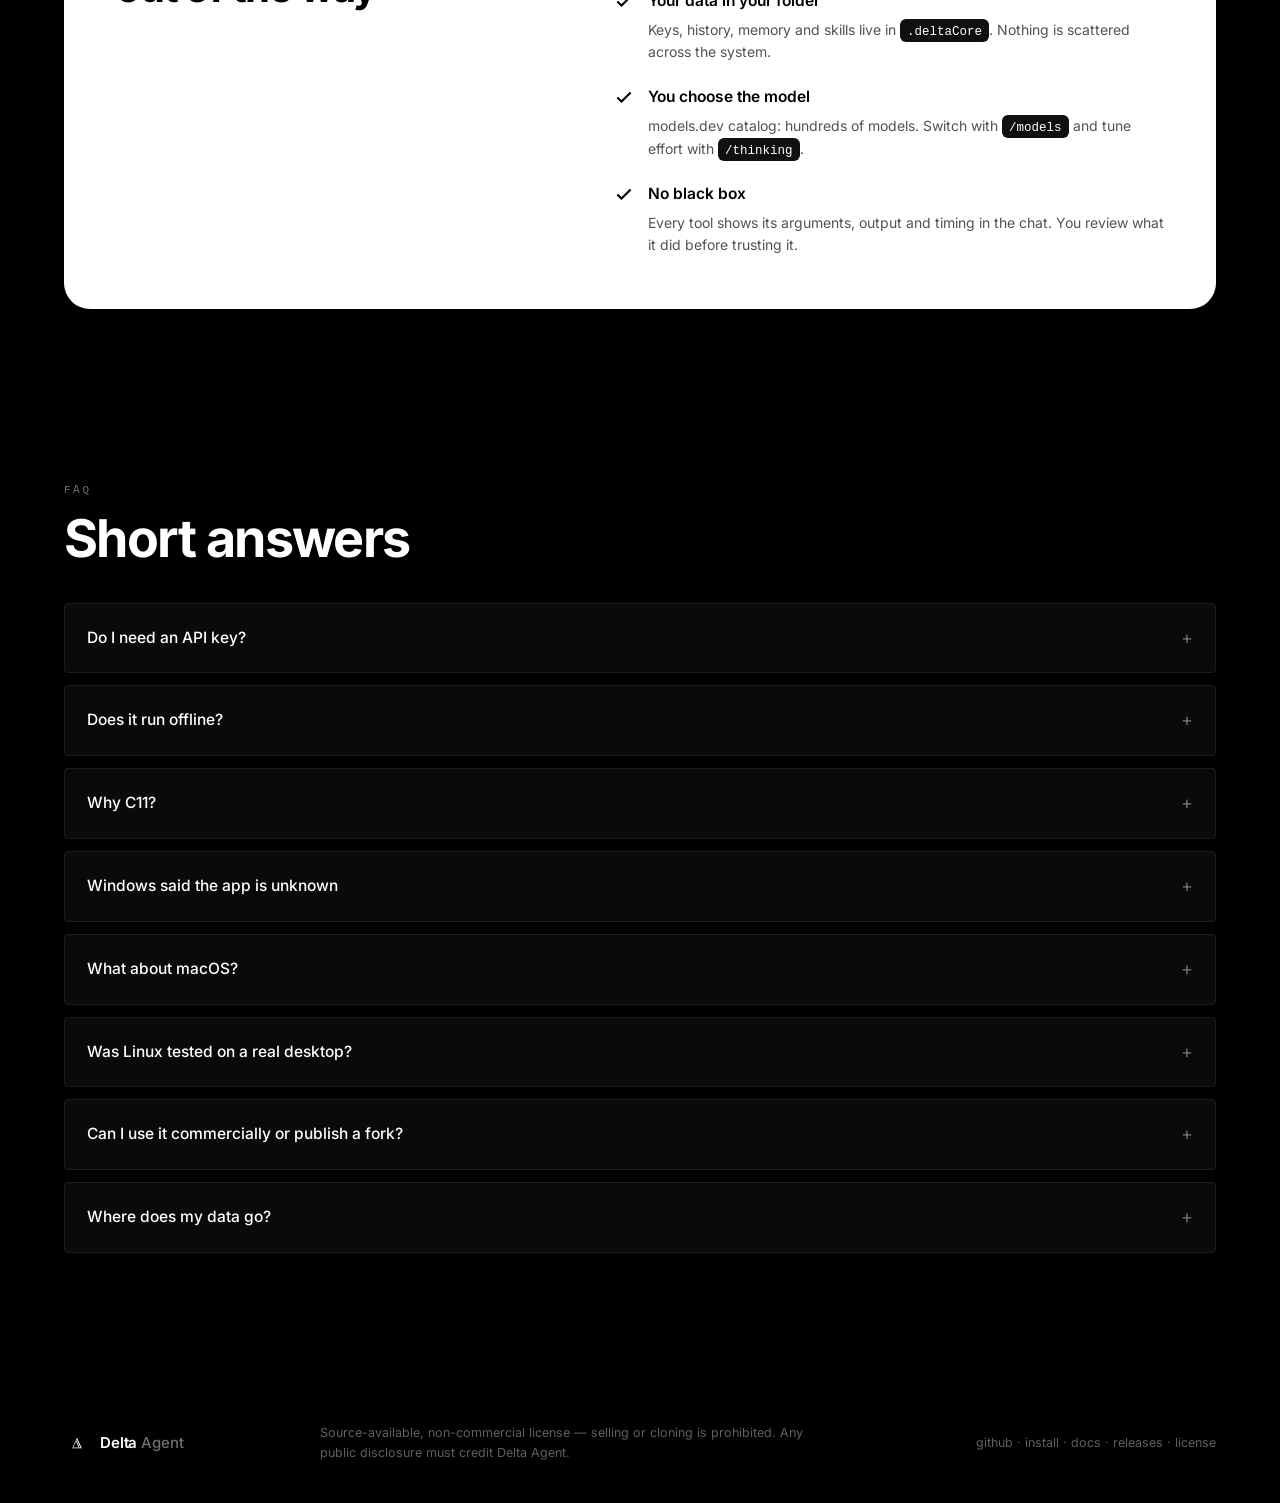
==== commit b781e43c: "chore: 0.1.21 — prompt explicito de ortografia e citacao verbatim" ====
--- a/docs/index.html
+++ b/docs/index.html
@@ -64,7 +64,7 @@
 </script>
 
 
-<link rel="stylesheet" href="site.css?v=20261109o">
+<link rel="stylesheet" href="site.css?v=20261109s">
 </head>
 <body>
 
@@ -101,7 +101,7 @@
 
   <section class="hero">
     <div class="container">
-      <span class="badge reveal"><span class="dot"></span> v0.1.20 · C11 · zero dependencies</span>
+      <span class="badge reveal"><span class="dot"></span> v0.1.21 · C11 · zero dependencies</span>
       <h1 class="hero-title reveal">
         A coding agent that <em>does</em><br>
         <span class="dim">the work in your terminal</span>
@@ -313,6 +313,6 @@
   </div>
 </footer>
 
-<script src="site.js?v=20261109o" defer></script>
+<script src="site.js?v=20261109s" defer></script>
 </body>
 </html>
--- a/docs/site.css
+++ b/docs/site.css
@@ -106,7 +106,7 @@
 .tag{font:10.5px var(--mono);letter-spacing:.12em;text-transform:uppercase;color:#6f6f6f}
 pre{background:#060606;border:1px solid var(--border);border-radius:14px;padding:18px 20px;
     overflow:auto;font:12.5px/1.95 var(--mono);color:#d4d4d8;margin:26px 0 0}
-pre .c{color:#5f5f5f}
+pre .c{color:var(--muted)}
 code{font:12.5px var(--mono);background:#101010;padding:2px 7px;border-radius:6px;color:#fff}
 
 .faq-list{display:flex;flex-direction:column;gap:12px;margin-top:36px}
@@ -172,9 +172,9 @@
 .codehdr .copybtn{background:none;border:0;color:#000;font:11.5px var(--mono);cursor:pointer;
                   opacity:1;padding:0}
 .codehdr .copybtn:hover{text-decoration:underline}
-.codewrap pre{margin:0;padding:14px 14px;background:#000;color:#fff;border:0;
+.codewrap pre{margin:0;padding:14px 14px;background:#000;color:var(--muted);border:0;
               font:12.5px/1.7 var(--mono);overflow-x:auto}
-.codewrap pre .c{color:#8a8a8a}
+.codewrap pre .c{color:var(--muted)}
 @media (max-width:1180px){ .doctoc{display:none} .docmain{max-width:none} }
 @media (max-width:820px){ .docwrap{padding-top:84px} }
 
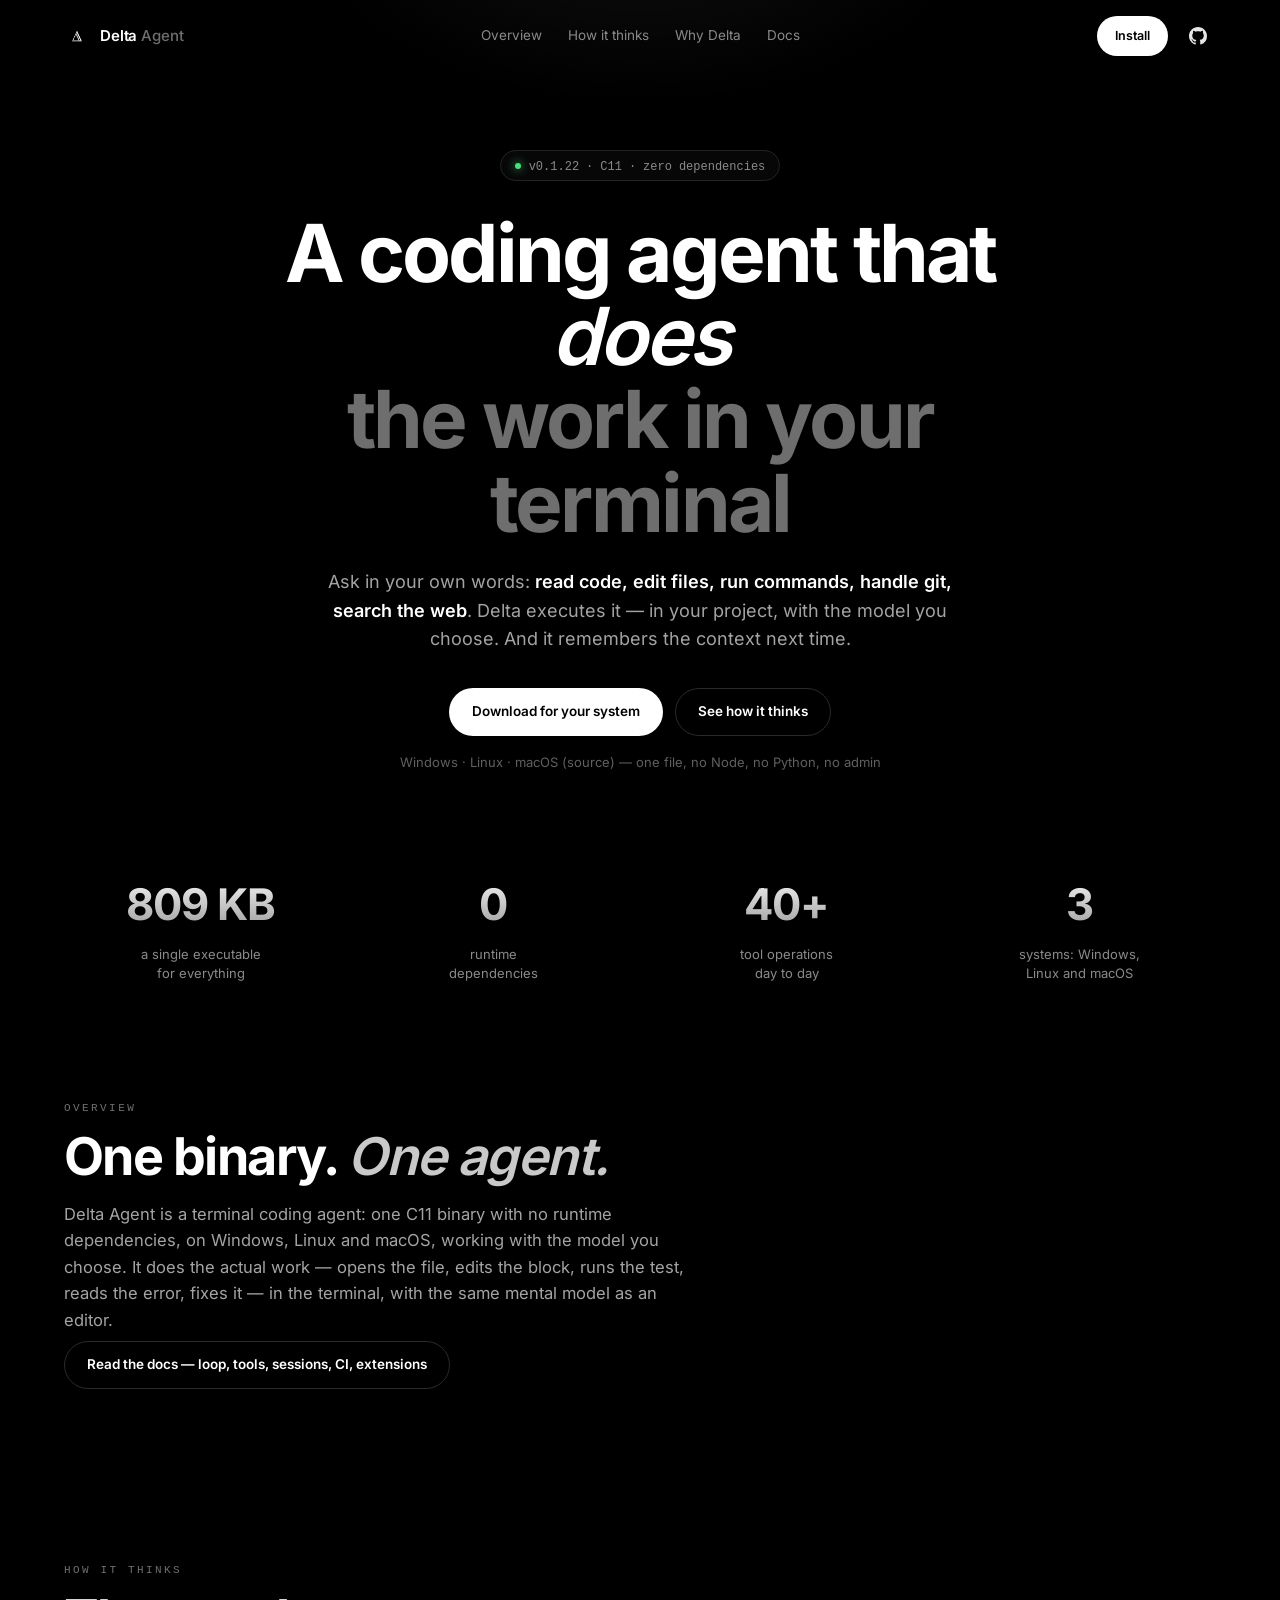
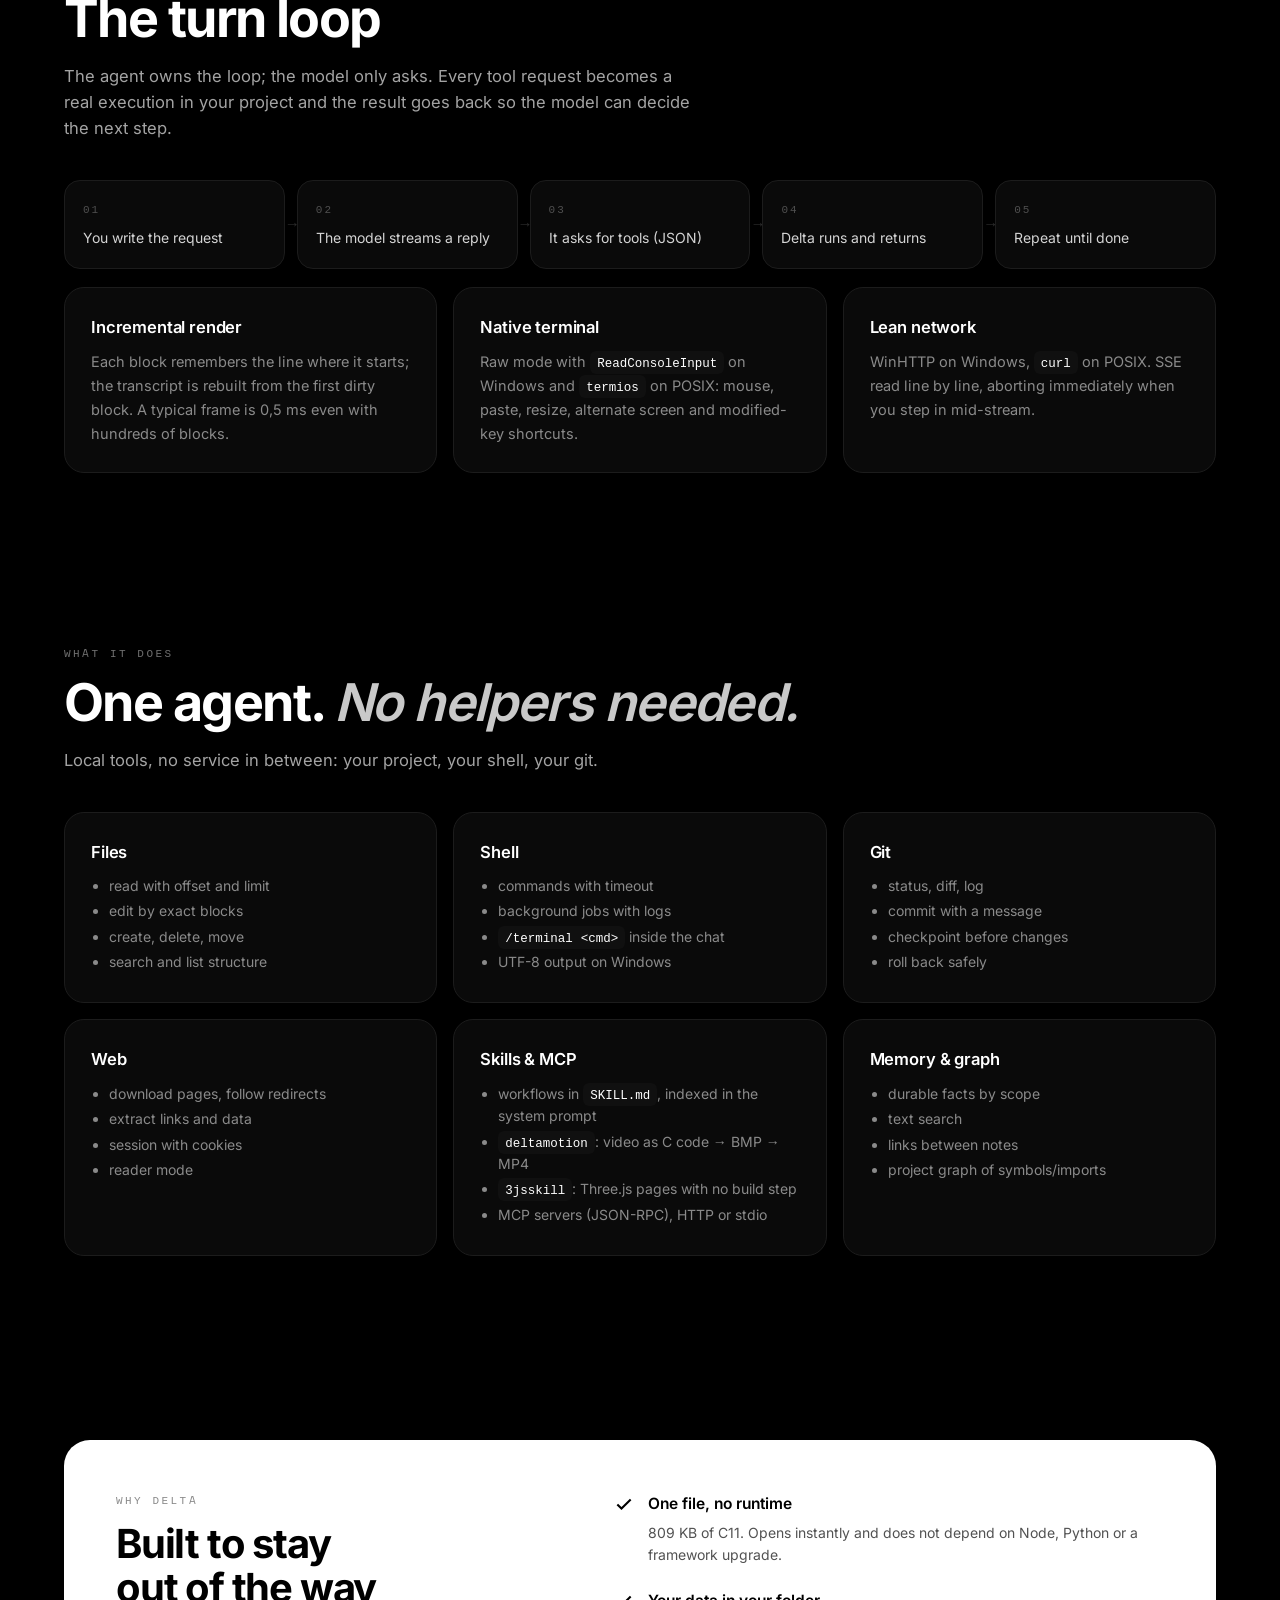
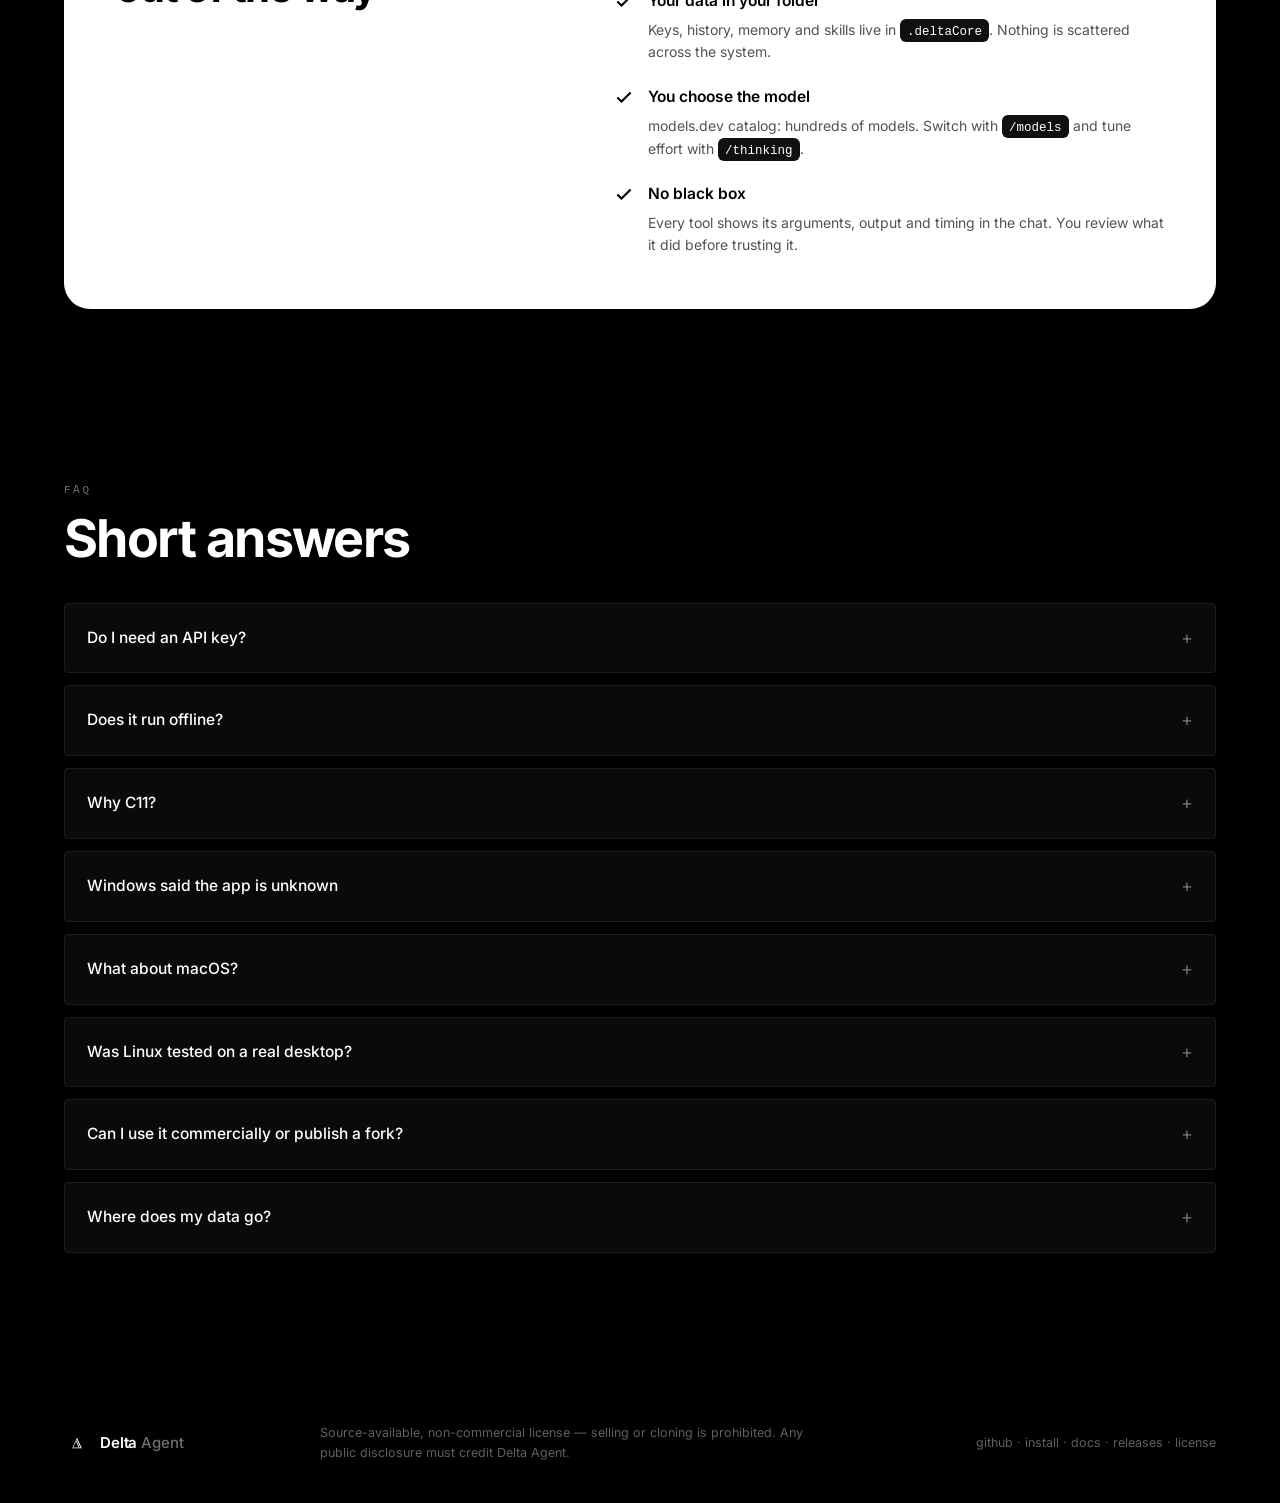
==== commit 2b2b453e: "chore: 0.1.22 — turno cortado retoma (finish_reason length/ausente) e diagnostico opt-in" ====
--- a/docs/index.html
+++ b/docs/index.html
@@ -101,7 +101,7 @@
 
   <section class="hero">
     <div class="container">
-      <span class="badge reveal"><span class="dot"></span> v0.1.21 · C11 · zero dependencies</span>
+      <span class="badge reveal"><span class="dot"></span> v0.1.22 · C11 · zero dependencies</span>
       <h1 class="hero-title reveal">
         A coding agent that <em>does</em><br>
         <span class="dim">the work in your terminal</span>
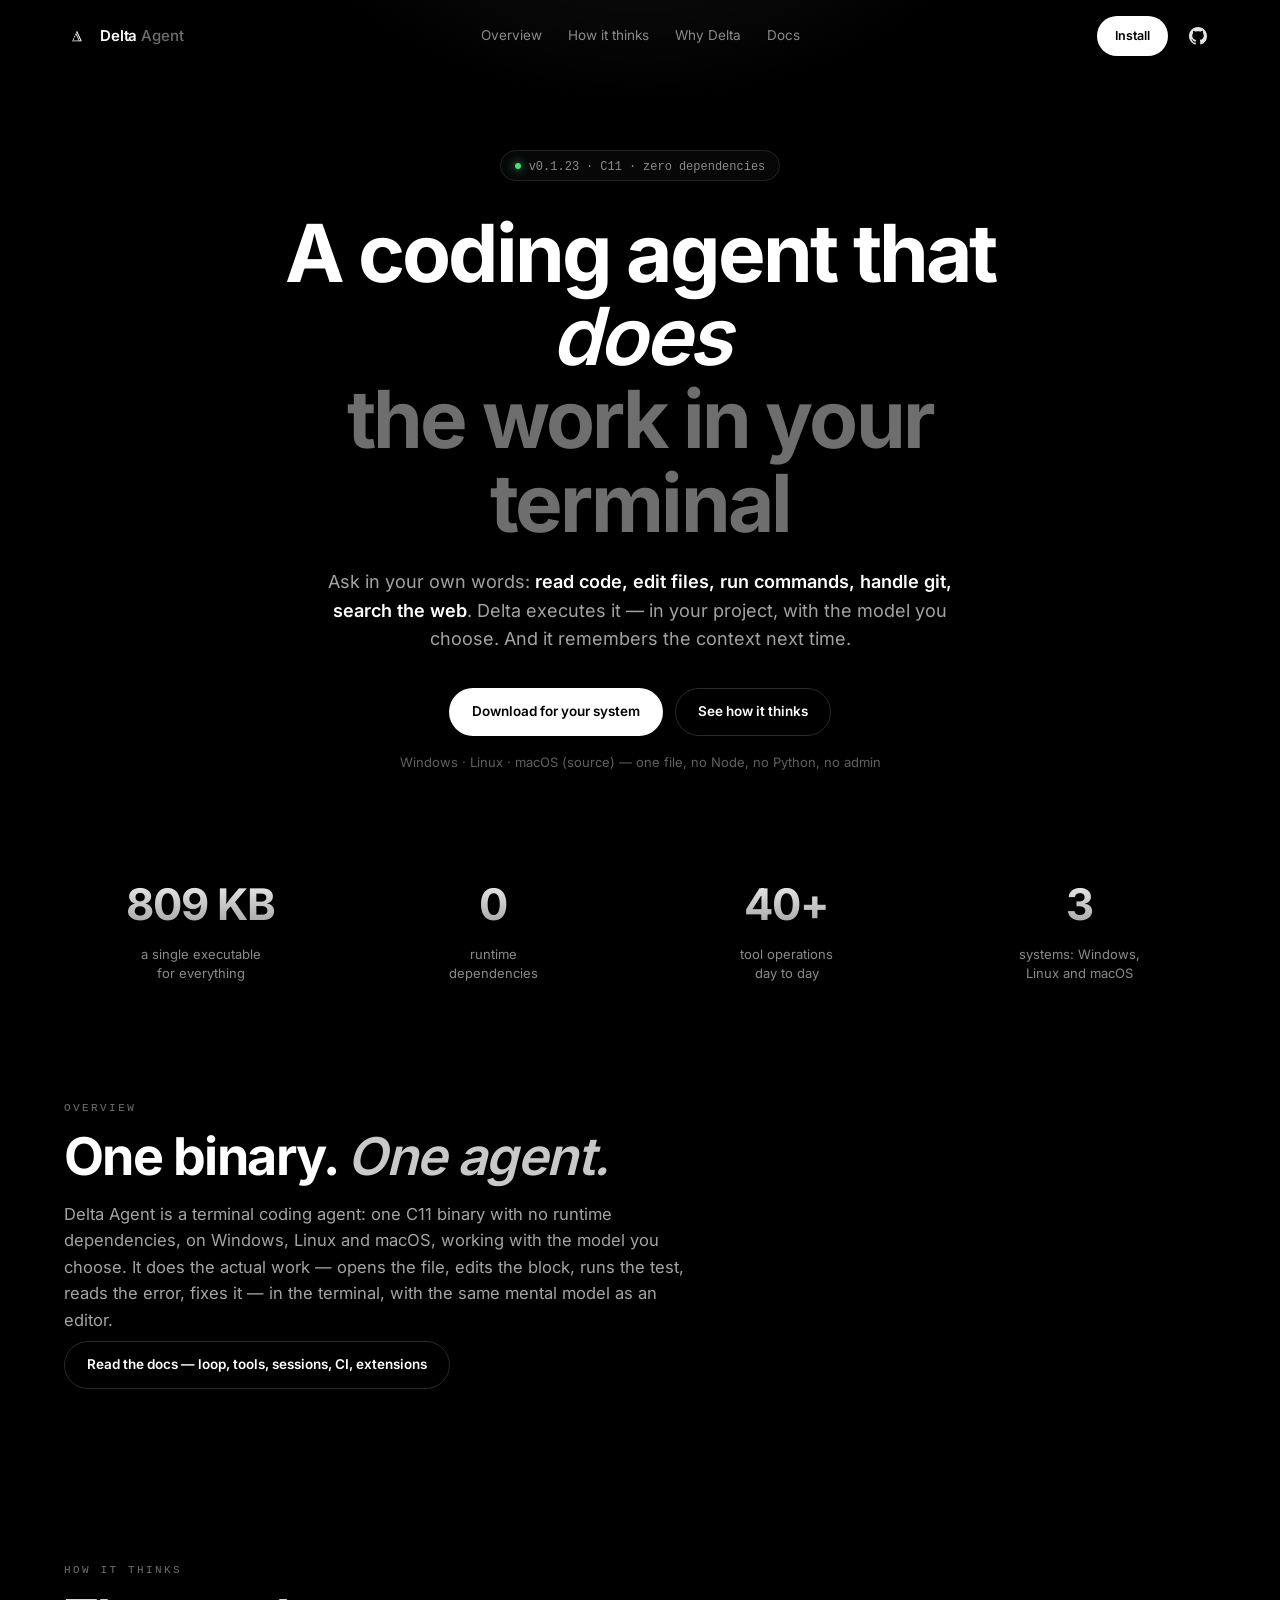
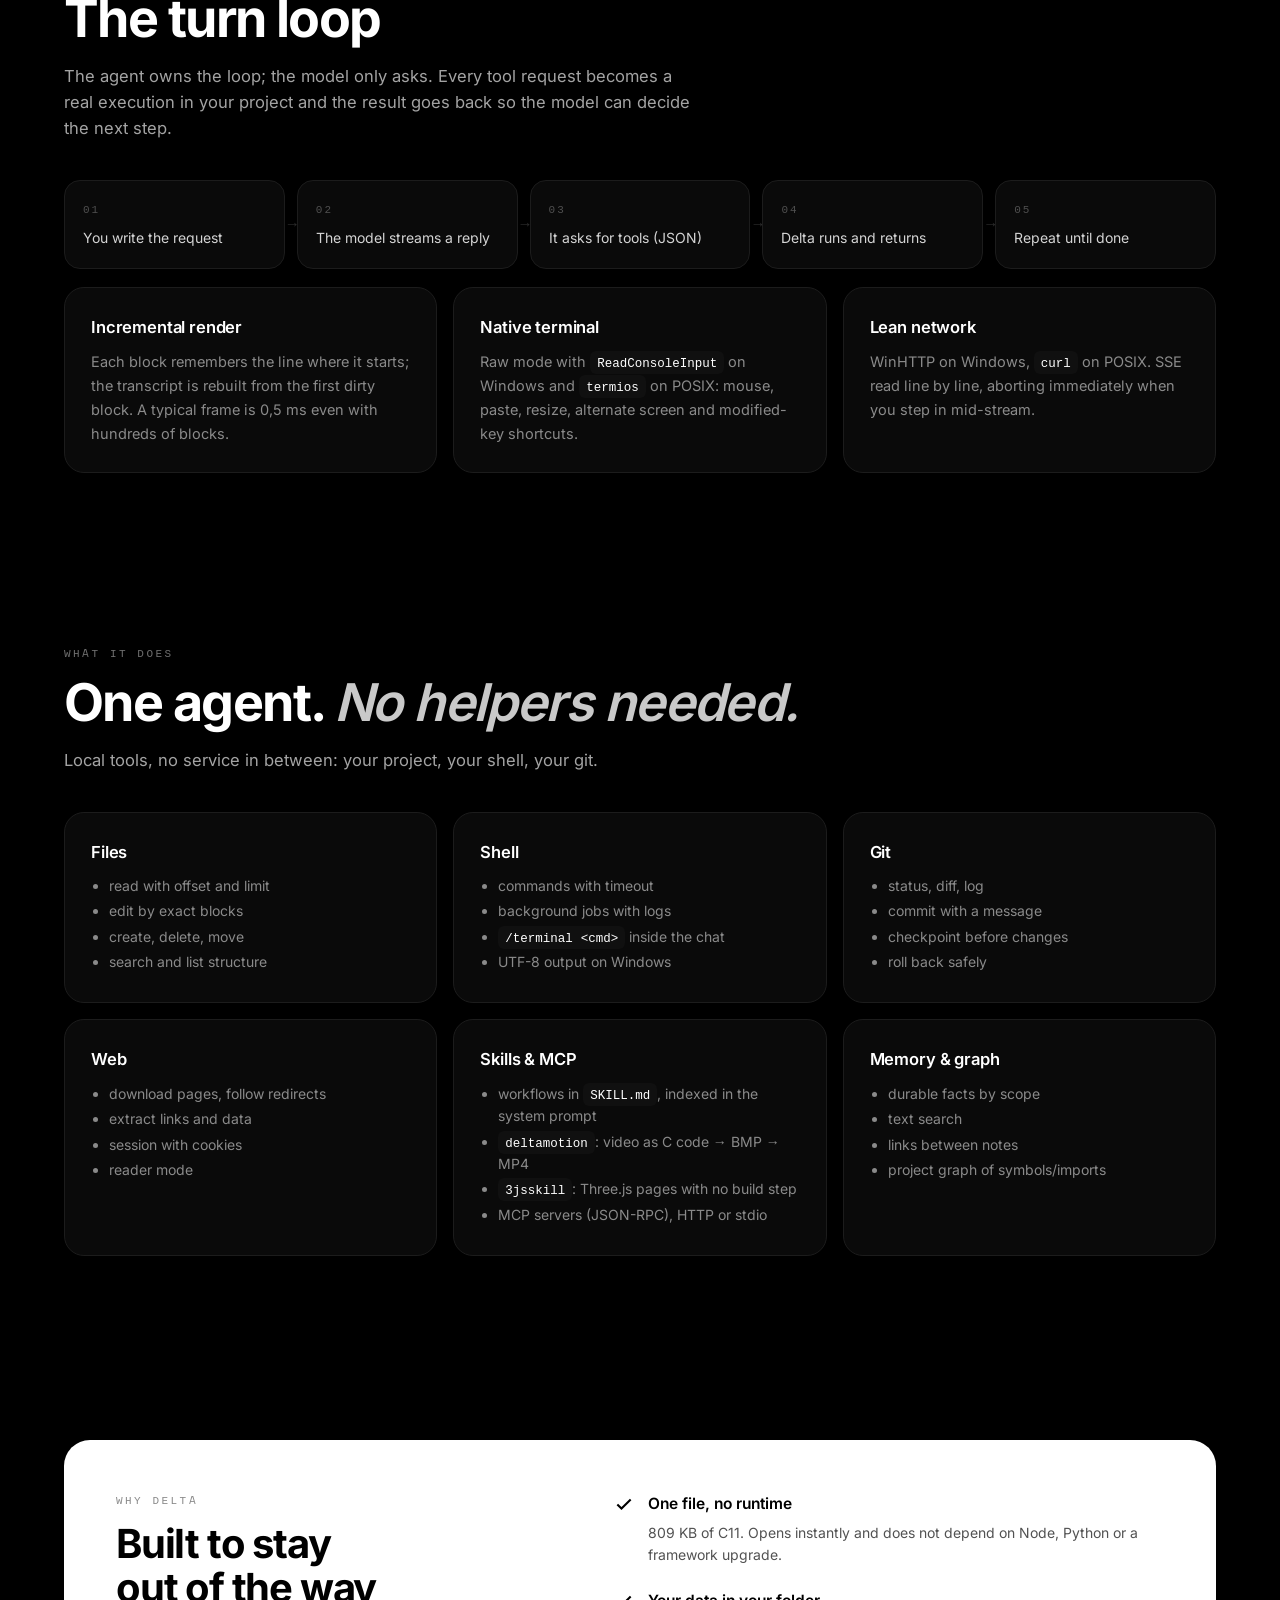
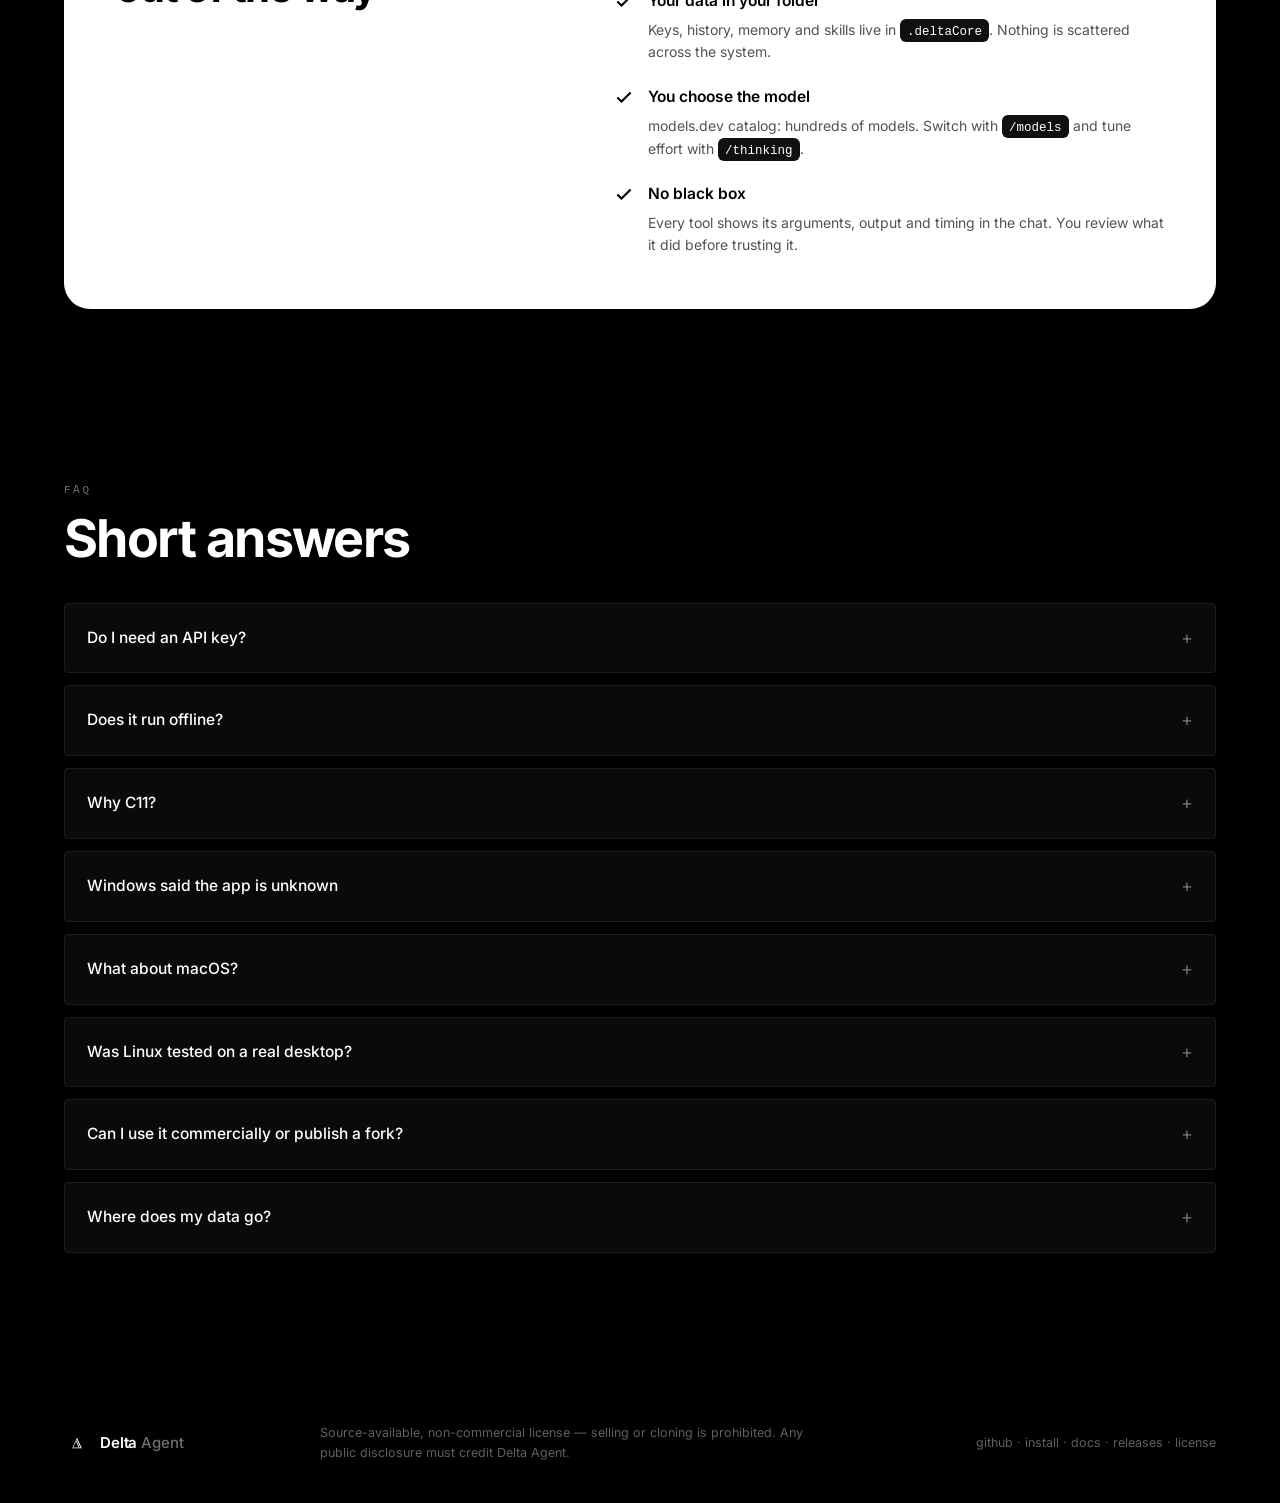
==== commit 5b58fb1f: "release: v0.1.23 â€” remove o /docs, corrige deslocamento das descricoes no menu de comandos e adici" ====
--- a/docs/index.html
+++ b/docs/index.html
@@ -101,7 +101,7 @@
 
   <section class="hero">
     <div class="container">
-      <span class="badge reveal"><span class="dot"></span> v0.1.22 · C11 · zero dependencies</span>
+      <span class="badge reveal"><span class="dot"></span> v0.1.23 · C11 · zero dependencies</span>
       <h1 class="hero-title reveal">
         A coding agent that <em>does</em><br>
         <span class="dim">the work in your terminal</span>
